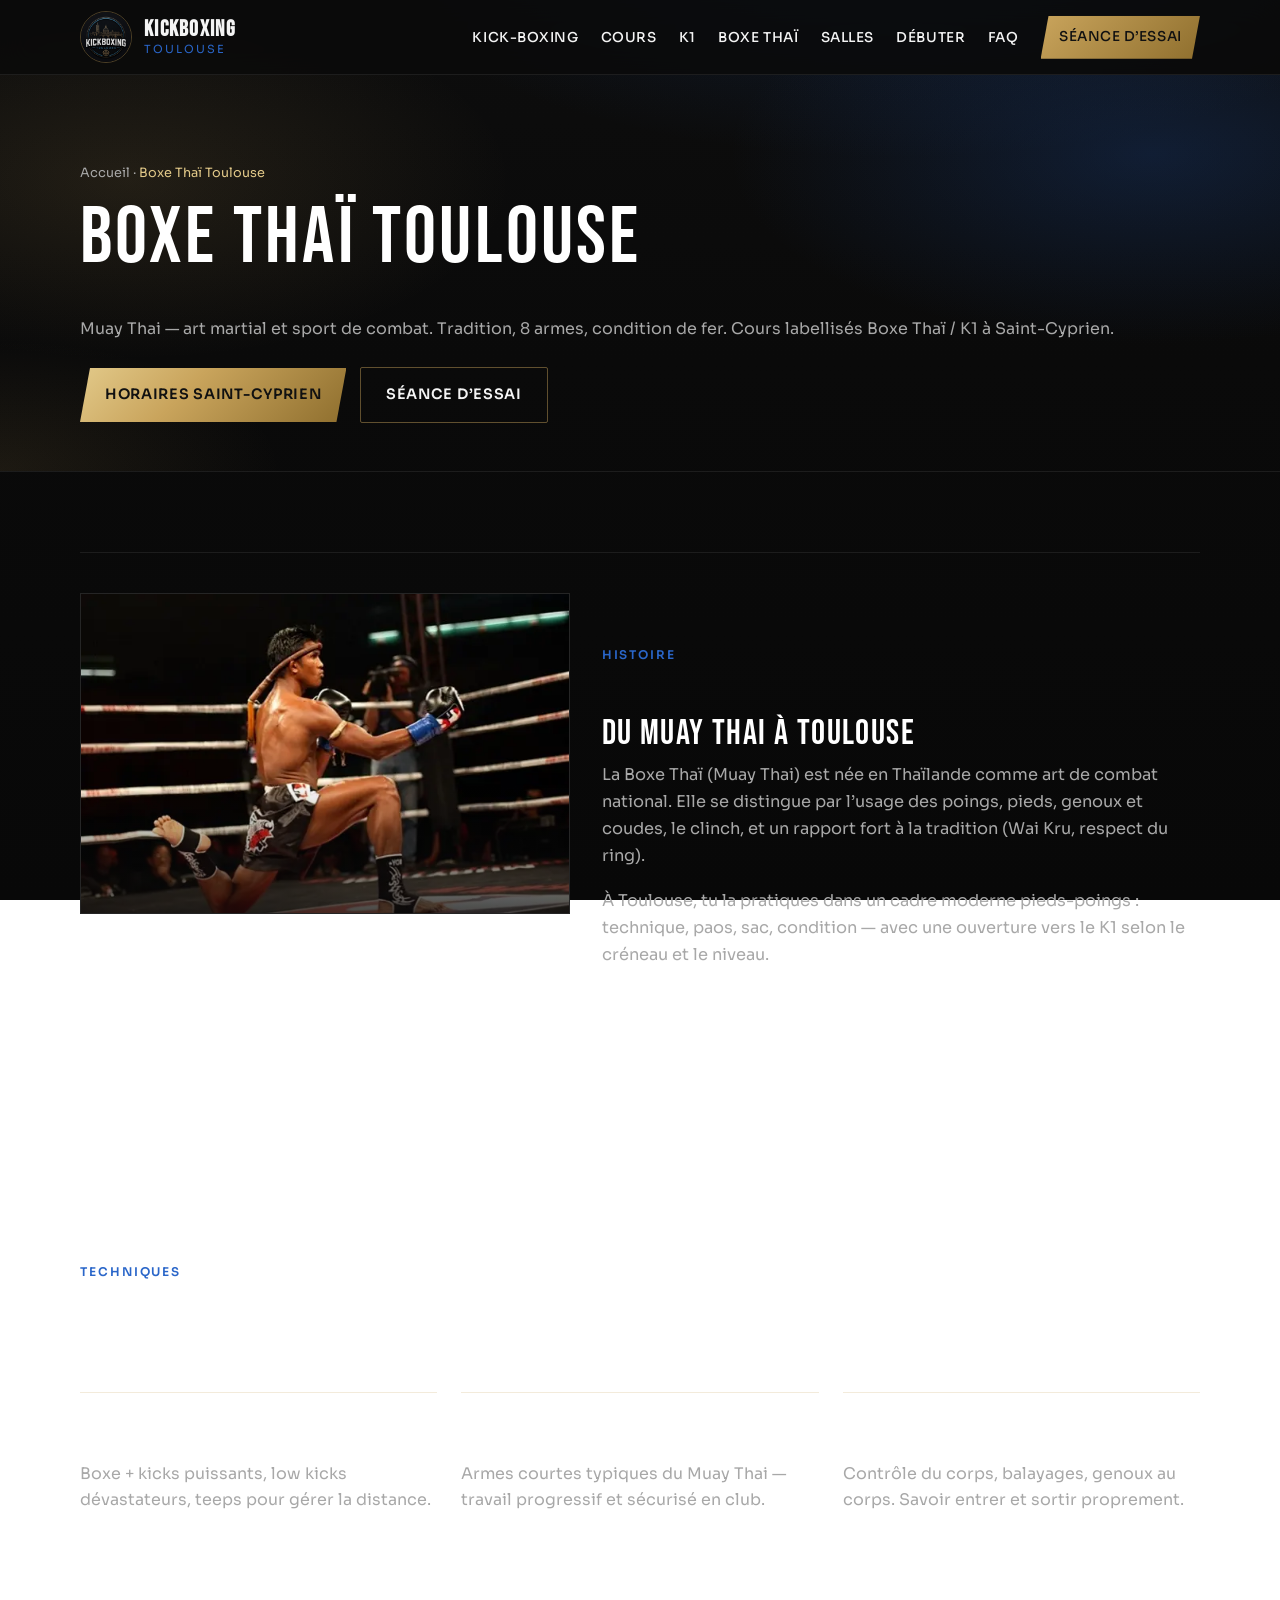
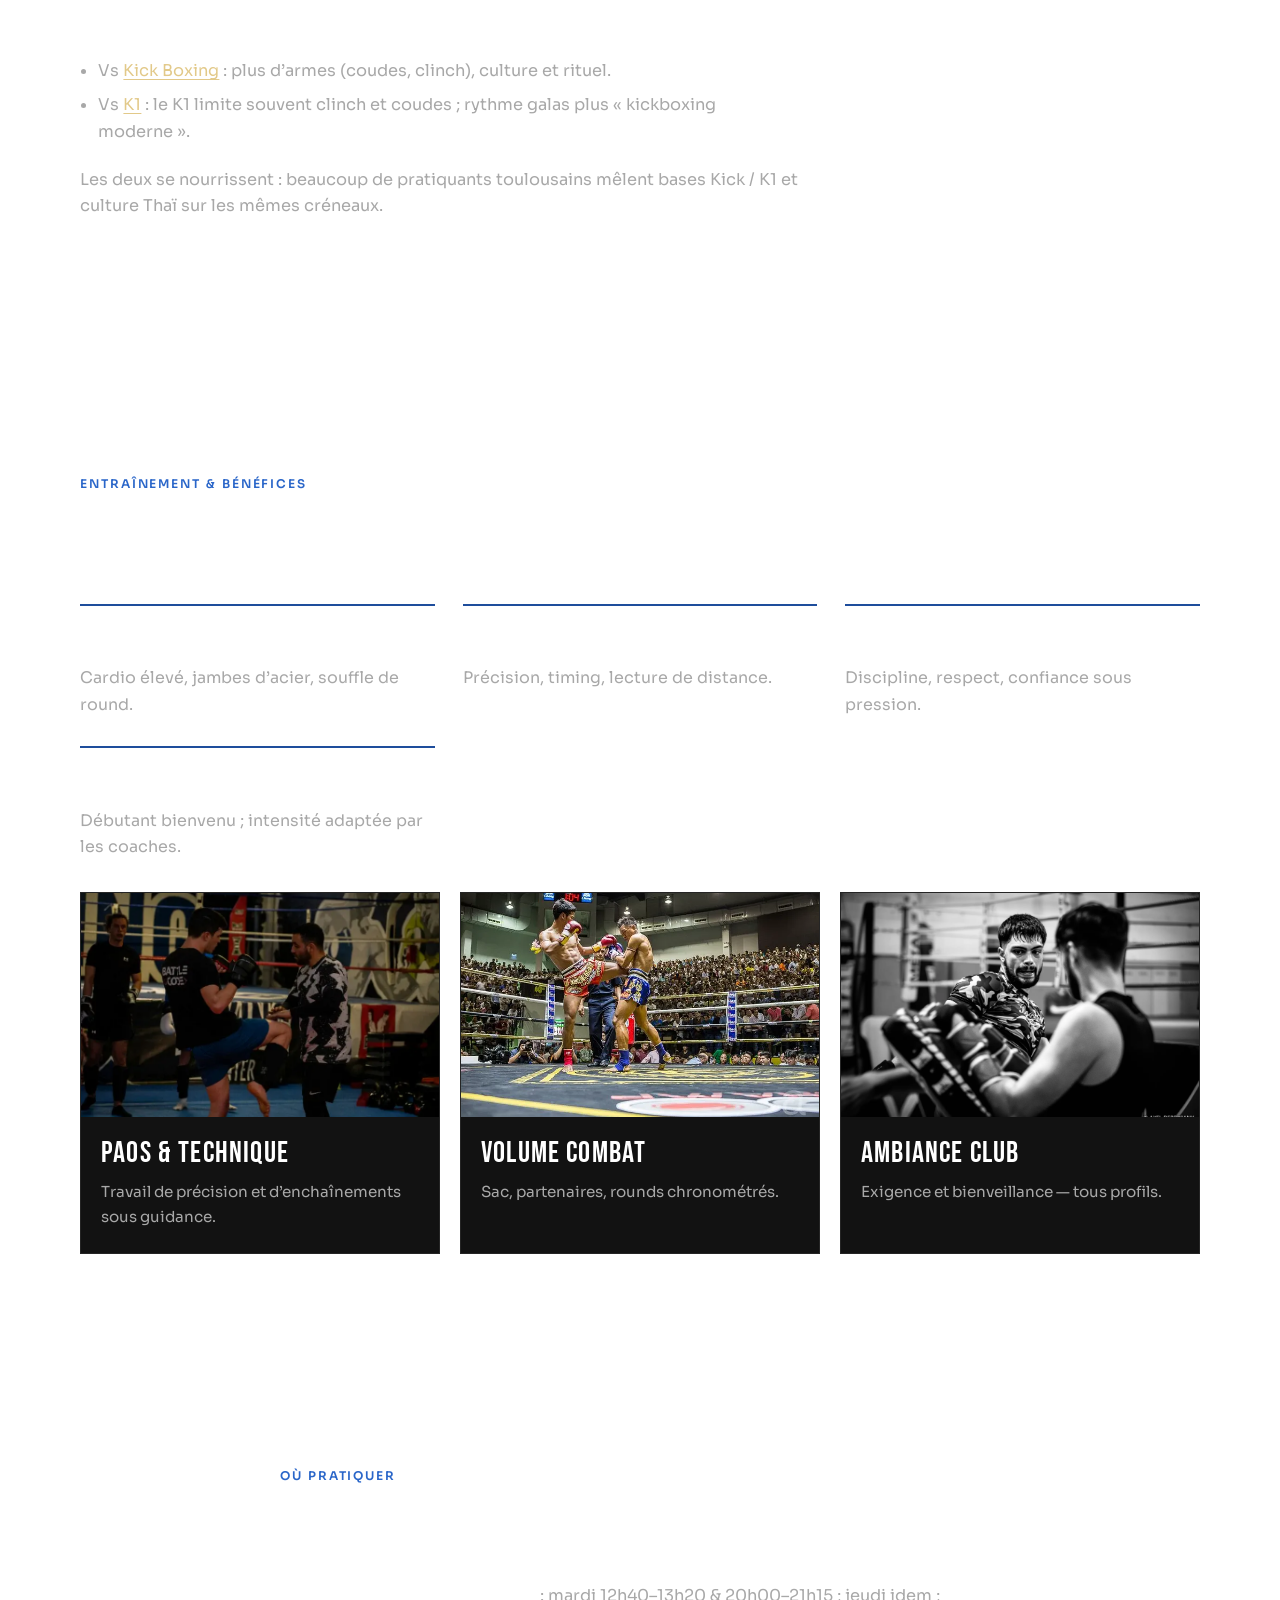
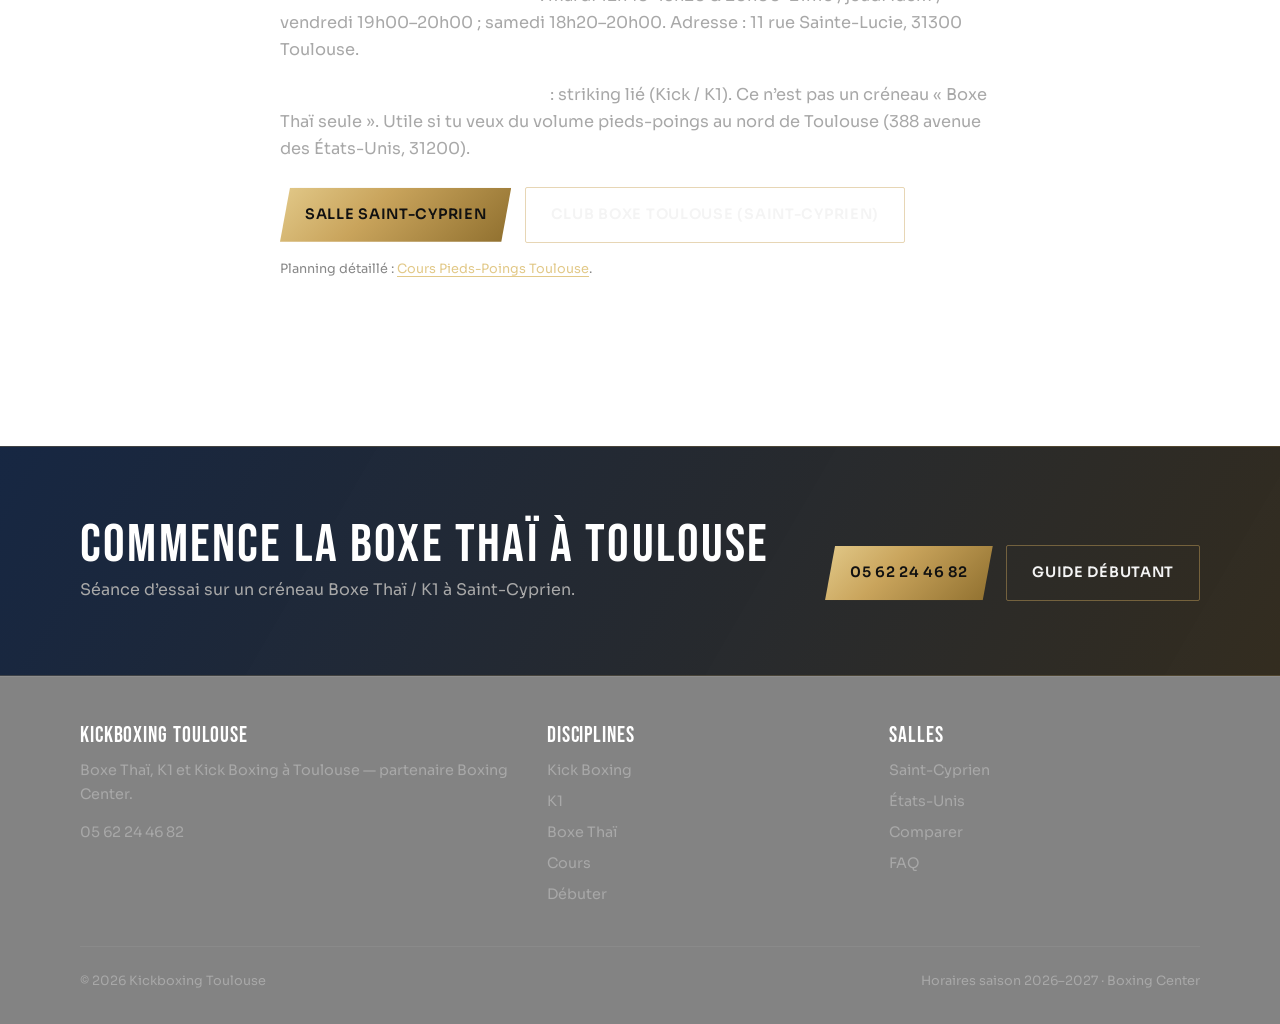
==== boxe-thai-toulouse.html @ 9fe64d54 "first commit Co-authored-by: Cursor <cursoragent@cursor.com>" ====
<!DOCTYPE html>
<html lang="fr">
<head>
  <meta charset="UTF-8">
  <meta name="viewport" content="width=device-width, initial-scale=1">
  <title>Boxe Thaï Toulouse | Muay Thai &amp; Cours K1</title>
  <meta name="description" content="Boxe Thaï Toulouse : histoire, techniques, bénéfices. Cours Boxe Thaï/K1 à Saint-Cyprien ; striking lié à États-Unis. Séance d’essai.">
  <meta name="robots" content="index, follow, max-image-preview:large">
  <link rel="canonical" href="https://kickboxing-toulouse.fr/boxe-thai-toulouse.html">
  <meta property="og:locale" content="fr_FR">
  <meta property="og:type" content="article">
  <meta property="og:site_name" content="Kickboxing Toulouse">
  <meta property="og:title" content="Boxe Thaï Toulouse | Muay Thai &amp; Cours K1">
  <meta property="og:description" content="Muay Thai à Toulouse : tradition, 8 armes, entraînement et créneaux réels Boxing Center.">
  <meta property="og:url" content="https://kickboxing-toulouse.fr/boxe-thai-toulouse.html">
  <meta property="og:image" content="https://kickboxing-toulouse.fr/assets/photos/entrainement/danse-wai-kru.webp">
  <meta name="twitter:card" content="summary_large_image">
  <link rel="icon" href="assets/logo.jpeg" type="image/jpeg">
  <link rel="preconnect" href="https://fonts.googleapis.com">
  <link rel="preconnect" href="https://fonts.gstatic.com" crossorigin>
  <link href="https://fonts.googleapis.com/css2?family=Bebas+Neue&family=Sora:wght@400;500;600;700&display=swap" rel="stylesheet">
  <link rel="stylesheet" href="css/styles.css">
  <script type="application/ld+json">
  {
    "@context": "https://schema.org",
    "@graph": [
      {
        "@type": "Article",
        "headline": "Boxe Thaï Toulouse — Muay Thai guide",
        "description": "Histoire, techniques et cours de Boxe Thaï / Muay Thai à Toulouse.",
        "image": "https://kickboxing-toulouse.fr/assets/photos/entrainement/danse-wai-kru.webp",
        "mainEntityOfPage": "https://kickboxing-toulouse.fr/boxe-thai-toulouse.html",
        "inLanguage": "fr-FR",
        "publisher": {
          "@type": "Organization",
          "name": "Kickboxing Toulouse",
          "logo": { "@type": "ImageObject", "url": "https://kickboxing-toulouse.fr/assets/logo.jpeg" }
        }
      },
      {
        "@type": "BreadcrumbList",
        "itemListElement": [
          { "@type": "ListItem", "position": 1, "name": "Accueil", "item": "https://kickboxing-toulouse.fr/" },
          { "@type": "ListItem", "position": 2, "name": "Boxe Thaï Toulouse", "item": "https://kickboxing-toulouse.fr/boxe-thai-toulouse.html" }
        ]
      }
    ]
  }
  </script>
</head>
<body>
  <a class="skip-link" href="#contenu">Aller au contenu</a>
  <header class="site-header">
    <div class="container nav">
      <a class="brand" href="index.html">
        <img src="assets/logo.jpeg" width="52" height="52" alt="Logo Kickboxing Toulouse">
        <span class="brand-text"><strong>KICKBOXING</strong><span>Toulouse</span></span>
      </a>
      <button class="nav-toggle" type="button" aria-label="Ouvrir le menu" aria-expanded="false" aria-controls="menu">
        <span></span><span></span><span></span>
      </button>
      <ul class="nav-links" id="menu">
        <li><a href="kick-boxing-toulouse.html">Kick-Boxing</a></li>
        <li><a href="cours-pieds-poings.html">Cours</a></li>
        <li><a href="k1-toulouse.html">K1</a></li>
        <li><a href="boxe-thai-toulouse.html" aria-current="page">Boxe Thaï</a></li>
        <li><a href="nos-salles.html">Salles</a></li>
        <li><a href="debuter-kick-boxing.html">Débuter</a></li>
        <li><a href="faq.html">FAQ</a></li>
        <li><a href="tel:+33562244682" class="nav-cta">Séance d’essai</a></li>
      </ul>
    </div>
  </header>

  <main id="contenu">
    <div class="page-hero">
      <div class="container">
        <nav class="breadcrumbs" aria-label="Fil d'Ariane">
          <a href="index.html">Accueil</a> · <span aria-current="page">Boxe Thaï Toulouse</span>
        </nav>
        <h1>Boxe Thaï Toulouse</h1>
        <p>Muay Thai — art martial et sport de combat. Tradition, 8 armes, condition de fer. Cours labellisés Boxe Thaï / K1 à Saint-Cyprien.</p>
        <div class="cta-row" style="margin-top:1.5rem;">
          <a class="btn btn-primary" href="cours-pieds-poings.html#saint-cyprien">Horaires Saint-Cyprien</a>
          <a class="btn btn-ghost" href="nos-salles.html">Séance d’essai</a>
        </div>
      </div>
    </div>

    <section>
      <div class="container">
        <div class="salle-split reveal">
          <div class="salle-media">
            <img src="assets/photos/entrainement/danse-wai-kru.webp" width="800" height="500" loading="lazy" alt="Wai Kru — tradition Boxe Thaï Toulouse">
          </div>
          <div class="content-block">
            <span class="eyebrow">Histoire</span>
            <h2>Du Muay Thai à Toulouse</h2>
            <p>La Boxe Thaï (Muay Thai) est née en Thaïlande comme art de combat national. Elle se distingue par l’usage des poings, pieds, genoux et coudes, le clinch, et un rapport fort à la tradition (Wai Kru, respect du ring).</p>
            <p>À Toulouse, tu la pratiques dans un cadre moderne pieds-poings&nbsp;: technique, paos, sac, condition — avec une ouverture vers le K1 selon le créneau et le niveau.</p>
          </div>
        </div>
      </div>
    </section>

    <section>
      <div class="container">
        <div class="section-head reveal">
          <span class="eyebrow">Techniques</span>
          <h2>Les 8 armes &amp; le clinch</h2>
        </div>
        <div class="discipline-grid">
          <article class="discipline reveal"><h3>Poings &amp; pieds</h3><p>Boxe + kicks puissants, low kicks dévastateurs, teeps pour gérer la distance.</p></article>
          <article class="discipline reveal"><h3>Genoux &amp; coudes</h3><p>Armes courtes typiques du Muay Thai — travail progressif et sécurisé en club.</p></article>
          <article class="discipline reveal"><h3>Clinch</h3><p>Contrôle du corps, balayages, genoux au corps. Savoir entrer et sortir proprement.</p></article>
        </div>
        <div class="content-block reveal" style="margin-top:2rem;">
          <h3>Boxe Thaï vs Kick Boxing vs K1</h3>
          <ul>
            <li>Vs <a href="kick-boxing-toulouse.html">Kick Boxing</a>&nbsp;: plus d’armes (coudes, clinch), culture et rituel.</li>
            <li>Vs <a href="k1-toulouse.html">K1</a>&nbsp;: le K1 limite souvent clinch et coudes&nbsp;; rythme galas plus «&nbsp;kickboxing moderne&nbsp;».</li>
          </ul>
          <p>Les deux se nourrissent&nbsp;: beaucoup de pratiquants toulousains mêlent bases Kick / K1 et culture Thaï sur les mêmes créneaux.</p>
        </div>
      </div>
    </section>

    <section>
      <div class="container">
        <div class="section-head reveal">
          <span class="eyebrow">Entraînement &amp; bénéfices</span>
          <h2>Pourquoi la Boxe Thaï</h2>
        </div>
        <div class="benefit-grid">
          <article class="benefit-item reveal"><h3>Condition</h3><p>Cardio élevé, jambes d’acier, souffle de round.</p></article>
          <article class="benefit-item reveal"><h3>Technique</h3><p>Précision, timing, lecture de distance.</p></article>
          <article class="benefit-item reveal"><h3>Mental</h3><p>Discipline, respect, confiance sous pression.</p></article>
          <article class="benefit-item reveal"><h3>Niveaux</h3><p>Débutant bienvenu&nbsp;; intensité adaptée par les coaches.</p></article>
        </div>
        <div class="course-cards" style="margin-top:2rem;">
          <article class="course-card reveal">
            <img src="assets/photos/entrainement/boxe-thai-1.webp" width="600" height="400" loading="lazy" alt="Entraînement Boxe Thaï Toulouse paos">
            <div class="course-card-body"><h3>Paos &amp; technique</h3><p>Travail de précision et d’enchaînements sous guidance.</p></div>
          </article>
          <article class="course-card reveal">
            <img src="assets/photos/entrainement/boxe-thai-2.webp" width="600" height="400" loading="lazy" alt="Cours Muay Thai Toulouse">
            <div class="course-card-body"><h3>Volume combat</h3><p>Sac, partenaires, rounds chronométrés.</p></div>
          </article>
          <article class="course-card reveal">
            <img src="assets/photos/entrainement/boxe-thai-header.webp" width="600" height="400" loading="lazy" alt="Ambiance cours Boxe Thaï Toulouse">
            <div class="course-card-body"><h3>Ambiance club</h3><p>Exigence et bienveillance — tous profils.</p></div>
          </article>
        </div>
      </div>
    </section>

    <section>
      <div class="container content-block reveal">
        <span class="eyebrow">Où pratiquer</span>
        <h2>Cours réels — pas d’horaires inventés</h2>
        <p><strong>Saint-Cyprien — Boxe Thaï / K1</strong>&nbsp;: mardi 12h40–13h20 &amp; 20h00–21h15&nbsp;; jeudi idem&nbsp;; vendredi 19h00–20h00&nbsp;; samedi 18h20–20h00. Adresse&nbsp;: 11 rue Sainte-Lucie, 31300 Toulouse.</p>
        <p><strong>États-Unis — Boxe Pieds Poings</strong>&nbsp;: striking lié (Kick / K1). Ce n’est pas un créneau «&nbsp;Boxe Thaï seule&nbsp;». Utile si tu veux du volume pieds-poings au nord de Toulouse (388 avenue des États-Unis, 31200).</p>
        <div class="cta-row">
          <a class="btn btn-primary" href="salles/saint-cyprien.html">Salle Saint-Cyprien</a>
          <a class="btn btn-ghost" href="https://club-boxe-toulouse.com/" rel="noopener" target="_blank">Club Boxe Toulouse (Saint-Cyprien)</a>
        </div>
        <p class="note" style="margin-top:1rem;">Planning détaillé&nbsp;: <a href="cours-pieds-poings.html">Cours Pieds-Poings Toulouse</a>.</p>
      </div>
    </section>

    <section class="cta-band">
      <div class="container reveal">
        <div>
          <h2>Commence la Boxe Thaï à Toulouse</h2>
          <p>Séance d’essai sur un créneau Boxe Thaï / K1 à Saint-Cyprien.</p>
        </div>
        <div class="cta-row">
          <a class="btn btn-primary" href="tel:+33562244682">05 62 24 46 82</a>
          <a class="btn btn-ghost" href="debuter-kick-boxing.html">Guide débutant</a>
        </div>
      </div>
    </section>
  </main>

  <footer class="site-footer">
    <div class="container">
      <div class="footer-grid">
        <div>
          <h3>Kickboxing Toulouse</h3>
          <p>Boxe Thaï, K1 et Kick Boxing à Toulouse — partenaire Boxing Center.</p>
          <p><a href="tel:+33562244682">05 62 24 46 82</a></p>
        </div>
        <div>
          <h3>Disciplines</h3>
          <ul>
            <li><a href="kick-boxing-toulouse.html">Kick Boxing</a></li>
            <li><a href="k1-toulouse.html">K1</a></li>
            <li><a href="boxe-thai-toulouse.html">Boxe Thaï</a></li>
            <li><a href="cours-pieds-poings.html">Cours</a></li>
            <li><a href="debuter-kick-boxing.html">Débuter</a></li>
          </ul>
        </div>
        <div>
          <h3>Salles</h3>
          <ul>
            <li><a href="salles/saint-cyprien.html">Saint-Cyprien</a></li>
            <li><a href="salles/etats-unis.html">États-Unis</a></li>
            <li><a href="nos-salles.html">Comparer</a></li>
            <li><a href="faq.html">FAQ</a></li>
          </ul>
        </div>
      </div>
      <div class="footer-bottom">
        <span>© <span data-year>2026</span> Kickboxing Toulouse</span>
        <span>Horaires saison 2026–2027 · Boxing Center</span>
      </div>
    </div>
  </footer>
  <script src="js/main.js"></script>
</body>
</html>
---- css/styles.css ----
/* ==========================================================================
   Kick Boxing Toulouse — Premium sports design system
   Brand: noir · or · bleu Toulouse | Fonts: Bebas Neue + Sora
   ========================================================================== */

:root {
  --bg: #0a0a0a;
  --bg-mid: #0d0d0d;
  --bg-elevated: #121212;
  --bg-soft: #161616;
  --ink: #f4f4f4;
  --muted: #a8a8a8;
  --gold: #c9a45c;
  --gold-soft: #e2c989;
  --gold-deep: #8f6f2e;
  --blue: #1e4d9c;
  --blue-bright: #2a66c9;
  --blue-deep: #132f63;
  --line: rgba(201, 164, 92, 0.22);
  --line-soft: rgba(255, 255, 255, 0.08);
  --radius: 2px;
  --max: 1120px;
  --header-h: 72px;
  --font-display: "Bebas Neue", "Impact", sans-serif;
  --font-body: "Sora", system-ui, sans-serif;
  --ease: cubic-bezier(0.22, 1, 0.36, 1);
  --shadow-cta: 0 12px 32px rgba(143, 111, 46, 0.35);
}

*,
*::before,
*::after {
  box-sizing: border-box;
}

html {
  scroll-behavior: smooth;
}

body {
  margin: 0;
  font-family: var(--font-body);
  font-size: 1rem;
  line-height: 1.65;
  color: var(--ink);
  background:
    radial-gradient(ellipse 80% 50% at 70% -10%, rgba(30, 77, 156, 0.28), transparent 55%),
    radial-gradient(ellipse 60% 40% at 10% 20%, rgba(201, 164, 92, 0.12), transparent 50%),
    linear-gradient(180deg, var(--bg-mid) 0%, var(--bg) 40%, #080808 100%);
  background-attachment: fixed;
  min-height: 100vh;
  -webkit-font-smoothing: antialiased;
}

img {
  max-width: 100%;
  height: auto;
  display: block;
}

a {
  color: var(--gold-soft);
  text-decoration-thickness: 1px;
  text-underline-offset: 0.2em;
}

a:hover {
  color: #fff;
}

h1,
h2,
h3,
.display {
  font-family: var(--font-display);
  font-weight: 400;
  letter-spacing: 0.04em;
  line-height: 0.95;
  margin: 0 0 0.5em;
}

p {
  margin: 0 0 1em;
  color: var(--muted);
}

ul,
ol {
  color: var(--muted);
}

/* --------------------------------------------------------------------------
   Utilities
   -------------------------------------------------------------------------- */

.container {
  width: min(100% - 2rem, var(--max));
  margin-inline: auto;
}

.text-gold {
  color: var(--gold) !important;
}

.text-blue {
  color: var(--blue-bright) !important;
}

.sr-only {
  position: absolute;
  width: 1px;
  height: 1px;
  padding: 0;
  margin: -1px;
  overflow: hidden;
  clip: rect(0, 0, 0, 0);
  white-space: nowrap;
  border: 0;
}

.skip-link {
  position: absolute;
  left: 1rem;
  top: -4rem;
  background: var(--gold);
  color: #111;
  padding: 0.6rem 1rem;
  z-index: 100;
  font-weight: 600;
  text-decoration: none;
  clip-path: polygon(8px 0, 100% 0, calc(100% - 8px) 100%, 0 100%);
}

.skip-link:focus {
  top: 1rem;
  color: #111;
}

/* --------------------------------------------------------------------------
   Header / Nav
   -------------------------------------------------------------------------- */

.site-header {
  position: sticky;
  top: 0;
  z-index: 50;
  backdrop-filter: blur(14px);
  -webkit-backdrop-filter: blur(14px);
  background: rgba(10, 10, 10, 0.82);
  border-bottom: 1px solid var(--line-soft);
}

.nav {
  display: flex;
  align-items: center;
  justify-content: space-between;
  gap: 1rem;
  padding: 0.7rem 0;
  min-height: var(--header-h);
}

.brand {
  display: flex;
  align-items: center;
  gap: 0.75rem;
  text-decoration: none;
  color: var(--ink);
}

.brand img {
  width: 52px;
  height: 52px;
  object-fit: cover;
  border-radius: 50%;
  border: 1px solid rgba(201, 164, 92, 0.35);
}

.brand-text {
  display: flex;
  flex-direction: column;
  line-height: 1;
}

.brand-text strong {
  font-family: var(--font-display);
  font-size: 1.35rem;
  letter-spacing: 0.06em;
}

.brand-text span {
  font-size: 0.7rem;
  color: var(--blue-bright);
  letter-spacing: 0.18em;
  text-transform: uppercase;
  margin-top: 0.25rem;
}

.nav-links {
  display: flex;
  align-items: center;
  gap: 1.4rem;
  list-style: none;
  margin: 0;
  padding: 0;
}

.nav-links a {
  color: var(--ink);
  text-decoration: none;
  font-size: 0.85rem;
  font-weight: 500;
  letter-spacing: 0.04em;
  text-transform: uppercase;
}

.nav-links a:hover {
  color: var(--gold);
}

.nav-cta {
  display: inline-flex;
  align-items: center;
  padding: 0.65rem 1.15rem;
  background: linear-gradient(135deg, var(--gold) 0%, var(--gold-deep) 100%);
  color: #111 !important;
  font-weight: 600;
  font-size: 0.8rem;
  letter-spacing: 0.06em;
  text-transform: uppercase;
  text-decoration: none !important;
  border: none;
  clip-path: polygon(8px 0, 100% 0, calc(100% - 8px) 100%, 0 100%);
  box-shadow: var(--shadow-cta);
  transition: transform 0.25s var(--ease), filter 0.25s ease;
}

.nav-cta:hover {
  color: #111 !important;
  filter: brightness(1.08);
  transform: translateY(-1px);
}

.nav-toggle {
  display: none;
  background: transparent;
  border: 1px solid var(--line);
  color: var(--ink);
  width: 44px;
  height: 44px;
  cursor: pointer;
  padding: 0;
}

.nav-toggle span {
  display: block;
  width: 18px;
  height: 2px;
  margin: 4px auto;
  background: currentColor;
  transition: transform 0.25s var(--ease), opacity 0.2s ease;
}

.nav-toggle[aria-expanded="true"] span:nth-child(1) {
  transform: translateY(6px) rotate(45deg);
}

.nav-toggle[aria-expanded="true"] span:nth-child(2) {
  opacity: 0;
}

.nav-toggle[aria-expanded="true"] span:nth-child(3) {
  transform: translateY(-6px) rotate(-45deg);
}

/* --------------------------------------------------------------------------
   Buttons
   -------------------------------------------------------------------------- */

.btn {
  display: inline-flex;
  align-items: center;
  justify-content: center;
  gap: 0.5rem;
  padding: 0.95rem 1.55rem;
  font-family: var(--font-body);
  font-weight: 600;
  font-size: 0.9rem;
  letter-spacing: 0.05em;
  text-transform: uppercase;
  text-decoration: none;
  border: none;
  cursor: pointer;
  transition: transform 0.25s var(--ease), background 0.25s ease, color 0.25s ease, box-shadow 0.25s ease;
  clip-path: polygon(10px 0, 100% 0, calc(100% - 10px) 100%, 0 100%);
}

.btn:hover {
  transform: translateY(-2px);
}

.btn:focus-visible {
  outline: 2px solid var(--gold-soft);
  outline-offset: 3px;
}

.btn-primary {
  background: linear-gradient(135deg, var(--gold-soft), var(--gold) 40%, var(--gold-deep));
  color: #111;
  box-shadow: var(--shadow-cta);
}

.btn-primary:hover {
  color: #111;
  filter: brightness(1.06);
}

.btn-ghost {
  background: transparent;
  color: var(--ink);
  border: 1px solid rgba(201, 164, 92, 0.45);
  clip-path: none;
  border-radius: var(--radius);
  box-shadow: none;
}

.btn-ghost:hover {
  border-color: var(--gold);
  color: var(--gold);
  background: rgba(201, 164, 92, 0.06);
}

.btn-block {
  width: 100%;
}

.cta-row {
  display: flex;
  flex-wrap: wrap;
  gap: 0.85rem;
  align-items: center;
  margin-top: 1.5rem;
}

/* --------------------------------------------------------------------------
   Hero
   -------------------------------------------------------------------------- */

.hero {
  position: relative;
  min-height: 100svh;
  display: grid;
  align-items: end;
  overflow: hidden;
  isolation: isolate;
}

.hero--page {
  min-height: min(72svh, 640px);
  align-items: center;
}

.hero-media {
  position: absolute;
  inset: 0;
  z-index: -2;
  background:
    linear-gradient(180deg, rgba(8, 8, 8, 0.25) 0%, rgba(8, 8, 8, 0.72) 55%, #080808 100%),
    radial-gradient(ellipse 70% 55% at 78% 35%, rgba(30, 77, 156, 0.45), transparent 58%),
    radial-gradient(ellipse 50% 40% at 15% 70%, rgba(201, 164, 92, 0.18), transparent 55%),
    linear-gradient(135deg, #101010 0%, #0a0a0a 40%, #152445 100%);
}

.hero-media::before {
  content: "";
  position: absolute;
  right: -8%;
  top: 8%;
  width: min(58vw, 560px);
  aspect-ratio: 1;
  border-radius: 50%;
  background: url("../assets/logo.jpeg") center / cover no-repeat;
  opacity: 0.22;
  filter: saturate(1.05) contrast(1.05);
  mask-image: radial-gradient(circle, #000 42%, transparent 72%);
  -webkit-mask-image: radial-gradient(circle, #000 42%, transparent 72%);
  pointer-events: none;
}

.hero-media--photo::before {
  display: none;
}

.hero-media--photo {
  background-color: #080808;
  background-size: cover;
  background-position: center;
}

.hero-media::after {
  content: "";
  position: absolute;
  inset: 0;
  background:
    repeating-linear-gradient(
      0deg,
      transparent,
      transparent 3px,
      rgba(0, 0, 0, 0.08) 3px,
      rgba(0, 0, 0, 0.08) 4px
    );
  opacity: 0.35;
  pointer-events: none;
}

.hero-content {
  padding: 7rem 0 4.5rem;
  max-width: 36rem;
}

.hero--page .hero-content {
  padding: 5.5rem 0 3.5rem;
  max-width: 42rem;
}

.hero-logo {
  width: min(220px, 52vw);
  margin-bottom: 1.5rem;
  filter: drop-shadow(0 18px 40px rgba(0, 0, 0, 0.65));
  animation: fadeUp 0.9s var(--ease) both;
}

.hero-kicker,
.hero-lead {
  font-size: 1.05rem;
  max-width: 34ch;
  color: #cfcfcf;
  animation: fadeUp 0.9s 0.2s var(--ease) both;
}

.hero-kicker {
  margin-bottom: 0.75rem;
  color: var(--blue-bright);
  font-size: 0.8rem;
  font-weight: 600;
  letter-spacing: 0.16em;
  text-transform: uppercase;
  max-width: none;
}

.hero h1 {
  font-size: clamp(3.2rem, 10vw, 6.2rem);
  color: #fff;
  animation: fadeUp 0.9s 0.1s var(--ease) both;
}

.hero h1 em {
  font-style: normal;
  color: var(--gold);
}

.hero-actions {
  display: flex;
  flex-wrap: wrap;
  gap: 0.85rem;
  margin-top: 1.75rem;
  animation: fadeUp 0.9s 0.3s var(--ease) both;
}

.hero-meta {
  display: flex;
  flex-wrap: wrap;
  gap: 1.25rem;
  margin-top: 2.5rem;
  padding-top: 1.5rem;
  border-top: 1px solid rgba(255, 255, 255, 0.1);
  animation: fadeUp 0.9s 0.4s var(--ease) both;
}

.hero-meta div strong {
  display: block;
  font-family: var(--font-display);
  font-size: 1.6rem;
  letter-spacing: 0.04em;
  color: var(--gold);
}

.hero-meta div span {
  font-size: 0.75rem;
  letter-spacing: 0.08em;
  text-transform: uppercase;
  color: var(--muted);
}

/* Inner page hero (compact) */
.page-hero {
  position: relative;
  padding: 5.5rem 0 3rem;
  border-bottom: 1px solid var(--line-soft);
  overflow: hidden;
}

.page-hero::before {
  content: "";
  position: absolute;
  inset: 0;
  z-index: -1;
  background:
    radial-gradient(ellipse 55% 80% at 90% 20%, rgba(30, 77, 156, 0.28), transparent 60%),
    radial-gradient(ellipse 40% 60% at 0% 100%, rgba(201, 164, 92, 0.1), transparent 55%);
}

.page-hero h1 {
  font-size: clamp(2.8rem, 8vw, 5rem);
  color: #fff;
}

.breadcrumbs {
  margin-bottom: 1rem;
  font-size: 0.8rem;
  color: var(--muted);
}

.breadcrumbs a {
  color: var(--muted);
  text-decoration: none;
}

.breadcrumbs a:hover {
  color: var(--gold);
}

.breadcrumbs span[aria-current="page"],
.breadcrumbs [aria-current="page"] {
  color: var(--gold-soft);
}

/* --------------------------------------------------------------------------
   Sections
   -------------------------------------------------------------------------- */

section {
  padding: 5rem 0;
}

.section-head {
  margin-bottom: 2.5rem;
  max-width: 40rem;
}

.eyebrow {
  display: inline-block;
  margin-bottom: 0.75rem;
  color: var(--blue-bright);
  font-size: 0.75rem;
  font-weight: 600;
  letter-spacing: 0.16em;
  text-transform: uppercase;
}

.section-head h2 {
  font-size: clamp(2.4rem, 6vw, 3.8rem);
  color: #fff;
}

.section-head p {
  font-size: 1.05rem;
}

.reveal {
  opacity: 0;
  transform: translateY(28px);
  transition: opacity 0.7s var(--ease), transform 0.7s var(--ease);
}

.reveal.is-visible {
  opacity: 1;
  transform: none;
}

/* --------------------------------------------------------------------------
   Benefits / Why / Disciplines (non-card editorial lists)
   -------------------------------------------------------------------------- */

.benefit-grid,
.why-grid,
.discipline-grid {
  display: grid;
  gap: 1.5rem;
}

@media (min-width: 760px) {
  .benefit-grid,
  .why-grid {
    grid-template-columns: repeat(3, 1fr);
    gap: 1.75rem;
  }
}

@media (min-width: 800px) {
  .discipline-grid {
    grid-template-columns: repeat(3, 1fr);
  }
}

.benefit-item,
.why-item {
  padding-top: 1.25rem;
  border-top: 2px solid var(--blue);
}

.benefit-item h3,
.why-item h3 {
  font-size: 1.7rem;
  color: #fff;
}

.benefit-item p,
.why-item p {
  margin-bottom: 0;
}

.disciplines {
  background: linear-gradient(180deg, transparent, rgba(30, 77, 156, 0.08), transparent);
}

.discipline {
  padding: 1.75rem 0 0;
  border-top: 1px solid var(--line);
}

.discipline h3 {
  font-size: 2rem;
  color: #fff;
  margin-bottom: 0.6rem;
}

.discipline p {
  margin-bottom: 0;
}

/* --------------------------------------------------------------------------
   Course cards (interactive — cards allowed)
   -------------------------------------------------------------------------- */

.course-cards {
  display: grid;
  gap: 1.25rem;
}

@media (min-width: 720px) {
  .course-cards {
    grid-template-columns: repeat(2, 1fr);
  }
}

@media (min-width: 1000px) {
  .course-cards {
    grid-template-columns: repeat(3, 1fr);
  }
}

.course-card {
  display: flex;
  flex-direction: column;
  background: var(--bg-elevated);
  border: 1px solid var(--line-soft);
  overflow: hidden;
  transition: border-color 0.25s ease, transform 0.3s var(--ease);
}

.course-card:hover,
.course-card:focus-within {
  border-color: rgba(201, 164, 92, 0.45);
  transform: translateY(-3px);
}

.course-card img {
  width: 100%;
  aspect-ratio: 16 / 10;
  object-fit: cover;
  background: var(--bg-soft);
}

.course-card-body {
  display: flex;
  flex-direction: column;
  gap: 0.75rem;
  padding: 1.35rem 1.25rem 1.5rem;
  flex: 1;
}

.course-card-body h3 {
  font-size: 1.85rem;
  color: #fff;
  margin: 0;
}

.course-card-body p {
  margin: 0;
  flex: 1;
  font-size: 0.95rem;
}

.course-card-body .btn {
  margin-top: 0.5rem;
  align-self: flex-start;
}

/* --------------------------------------------------------------------------
   Salle split / legacy salle layouts
   -------------------------------------------------------------------------- */

.salle-split,
.salle {
  display: grid;
  gap: 2rem;
  padding: 2.5rem 0;
  border-top: 1px solid var(--line-soft);
  align-items: start;
}

@media (min-width: 900px) {
  .salle-split,
  .salle {
    grid-template-columns: 0.9fr 1.1fr;
  }

  .salle-split--reverse .salle-media {
    order: 2;
  }

  .salle-split--reverse .salle-copy {
    order: 1;
  }
}

.salle-media {
  position: relative;
  overflow: hidden;
  min-height: 220px;
  background: var(--bg-elevated);
  border: 1px solid var(--line-soft);
}

.salle-media img {
  width: 100%;
  height: 100%;
  min-height: 220px;
  object-fit: cover;
}

.salle-media::after {
  content: "";
  position: absolute;
  inset: auto 0 0 0;
  height: 40%;
  background: linear-gradient(transparent, rgba(10, 10, 10, 0.75));
  pointer-events: none;
}

.salle-copy h3,
.salle-info h3 {
  font-size: 2.4rem;
  color: #fff;
}

.salle-tag {
  display: inline-block;
  margin-bottom: 0.75rem;
  color: var(--gold);
  font-size: 0.75rem;
  letter-spacing: 0.14em;
  text-transform: uppercase;
}

.salle-address {
  margin: 1rem 0;
  color: var(--muted);
  font-size: 0.95rem;
}

.salle-address strong {
  display: block;
  color: #fff;
  font-weight: 600;
  margin-bottom: 0.2rem;
}

.salles {
  background: linear-gradient(180deg, rgba(18, 18, 18, 0.5), transparent);
}

/* --------------------------------------------------------------------------
   Schedules
   -------------------------------------------------------------------------- */

.schedule {
  width: 100%;
  border-collapse: collapse;
  font-size: 0.9rem;
}

.schedule caption {
  text-align: left;
  font-family: var(--font-display);
  font-size: 1.5rem;
  letter-spacing: 0.05em;
  color: var(--gold);
  margin-bottom: 1rem;
  caption-side: top;
}

.schedule th,
.schedule td {
  padding: 0.75rem 0.6rem;
  text-align: left;
  border-bottom: 1px solid var(--line-soft);
  vertical-align: top;
}

.schedule th {
  color: var(--muted);
  font-weight: 500;
  font-size: 0.75rem;
  letter-spacing: 0.08em;
  text-transform: uppercase;
  width: 28%;
}

.schedule td strong {
  color: #fff;
  font-weight: 600;
}

.schedule .slot,
.slot {
  display: block;
  color: var(--gold-soft);
  font-variant-numeric: tabular-nums;
  margin-bottom: 0.15rem;
}

.schedule .youth,
.youth {
  color: var(--blue-bright);
}

.note {
  margin-top: 1rem;
  font-size: 0.8rem;
  color: #888;
}

/* --------------------------------------------------------------------------
   Comparison table
   -------------------------------------------------------------------------- */

.compare-table {
  width: 100%;
  border-collapse: collapse;
  font-size: 0.92rem;
  overflow-x: auto;
  display: block;
}

.compare-table table,
table.compare-table {
  width: 100%;
  min-width: 520px;
  border-collapse: collapse;
  display: table;
}

.compare-table th,
.compare-table td {
  padding: 0.9rem 0.85rem;
  text-align: left;
  border-bottom: 1px solid var(--line-soft);
  vertical-align: top;
}

.compare-table thead th {
  font-family: var(--font-display);
  font-size: 1.15rem;
  letter-spacing: 0.06em;
  color: var(--gold);
  border-bottom: 2px solid rgba(201, 164, 92, 0.4);
  background: rgba(18, 18, 18, 0.6);
}

.compare-table tbody th {
  color: #fff;
  font-weight: 600;
  width: 28%;
}

.compare-table td {
  color: var(--muted);
}

.compare-table tr:hover td,
.compare-table tr:hover th {
  background: rgba(30, 77, 156, 0.08);
}

/* --------------------------------------------------------------------------
   Training timeline / session flow
   -------------------------------------------------------------------------- */

.session-flow {
  display: grid;
  gap: 0;
  counter-reset: session;
  max-width: 720px;
}

.session-step {
  position: relative;
  padding: 1.5rem 0 1.5rem 3.25rem;
  border-left: 2px solid rgba(201, 164, 92, 0.35);
  counter-increment: session;
}

.session-step:last-child {
  border-left-color: transparent;
  padding-bottom: 0;
}

.session-step::before {
  content: counter(session, decimal-leading-zero);
  position: absolute;
  left: -1.15rem;
  top: 1.35rem;
  width: 2.2rem;
  height: 2.2rem;
  display: grid;
  place-items: center;
  font-family: var(--font-display);
  font-size: 0.95rem;
  letter-spacing: 0.04em;
  color: #111;
  background: linear-gradient(135deg, var(--gold-soft), var(--gold));
  clip-path: polygon(6px 0, 100% 0, calc(100% - 6px) 100%, 0 100%);
}

.session-step h3 {
  font-size: 1.65rem;
  color: #fff;
  margin-bottom: 0.35rem;
}

.session-step p {
  margin: 0;
}

/* --------------------------------------------------------------------------
   Gallery
   -------------------------------------------------------------------------- */

.gallery-grid {
  display: grid;
  gap: 0.75rem;
  grid-template-columns: repeat(2, 1fr);
}

@media (min-width: 720px) {
  .gallery-grid {
    grid-template-columns: repeat(3, 1fr);
    gap: 1rem;
  }
}

.gallery-item {
  position: relative;
  overflow: hidden;
  aspect-ratio: 4 / 3;
  background: var(--bg-elevated);
  border: 1px solid transparent;
}

.gallery-item img {
  width: 100%;
  height: 100%;
  object-fit: cover;
  transition: transform 0.6s var(--ease);
}

.gallery-item:hover img,
.gallery-item:focus-within img {
  transform: scale(1.06);
}

.gallery-item::after {
  content: "";
  position: absolute;
  inset: 0;
  background: linear-gradient(180deg, transparent 50%, rgba(10, 10, 10, 0.55));
  opacity: 0.7;
  pointer-events: none;
}

/* --------------------------------------------------------------------------
   Stats
   -------------------------------------------------------------------------- */

.stat-strip {
  display: grid;
  gap: 1.25rem;
  padding: 2rem 0;
  border-block: 1px solid var(--line-soft);
}

@media (min-width: 640px) {
  .stat-strip {
    grid-template-columns: repeat(3, 1fr);
    gap: 2rem;
  }
}

.stat {
  text-align: left;
}

.stat strong,
.stat .stat-value {
  display: block;
  font-family: var(--font-display);
  font-size: clamp(2.2rem, 5vw, 3.2rem);
  letter-spacing: 0.04em;
  color: var(--gold);
  line-height: 1;
}

.stat span,
.stat .stat-label {
  display: block;
  margin-top: 0.4rem;
  font-size: 0.78rem;
  letter-spacing: 0.1em;
  text-transform: uppercase;
  color: var(--muted);
}

/* --------------------------------------------------------------------------
   FAQ
   -------------------------------------------------------------------------- */

.faq {
  background: radial-gradient(ellipse at 20% 0%, rgba(201, 164, 92, 0.08), transparent 50%);
}

.faq-list {
  display: grid;
  gap: 0.75rem;
  max-width: 760px;
}

.faq-list details,
details {
  border-bottom: 1px solid rgba(255, 255, 255, 0.1);
  padding: 1rem 0;
}

.faq-list summary,
summary {
  cursor: pointer;
  list-style: none;
  color: #fff;
  font-weight: 600;
  display: flex;
  justify-content: space-between;
  align-items: flex-start;
  gap: 1rem;
}

summary::-webkit-details-marker {
  display: none;
}

summary::after {
  content: "+";
  flex-shrink: 0;
  color: var(--gold);
  font-size: 1.2rem;
  line-height: 1;
}

details[open] summary::after {
  content: "–";
}

details p {
  margin: 0.85rem 0 0;
}

/* --------------------------------------------------------------------------
   CTA band
   -------------------------------------------------------------------------- */

.cta-band {
  padding: 4.5rem 0;
  background:
    linear-gradient(120deg, rgba(30, 77, 156, 0.35), rgba(201, 164, 92, 0.18)),
    var(--bg-elevated);
  border-block: 1px solid var(--line);
}

.cta-band .container {
  display: grid;
  gap: 1.5rem;
}

@media (min-width: 800px) {
  .cta-band .container {
    grid-template-columns: 1.4fr auto;
    align-items: center;
  }
}

.cta-band h2 {
  font-size: clamp(2.2rem, 5vw, 3.4rem);
  color: #fff;
  margin-bottom: 0.4rem;
}

.cta-band p {
  margin-bottom: 0;
  max-width: 42ch;
}

/* --------------------------------------------------------------------------
   Maps
   -------------------------------------------------------------------------- */

.map-embed {
  position: relative;
  width: 100%;
  overflow: hidden;
  border: 1px solid var(--line-soft);
  background: var(--bg-elevated);
  aspect-ratio: 16 / 10;
}

.map-embed iframe {
  position: absolute;
  inset: 0;
  width: 100%;
  height: 100%;
  border: 0;
  filter: grayscale(0.35) contrast(1.05);
}

/* --------------------------------------------------------------------------
   Content / prose (SEO pages)
   -------------------------------------------------------------------------- */

.content-block {
  max-width: 720px;
  padding: 3rem 0 4.5rem;
}

.prose,
.content-block {
  font-size: 1.02rem;
}

.prose h2,
.content-block h2 {
  font-size: 2.2rem;
  color: #fff;
  margin-top: 2.5rem;
  margin-bottom: 0.75rem;
}

.prose h3,
.content-block h3 {
  font-size: 1.55rem;
  color: #fff;
  margin-top: 2rem;
  margin-bottom: 0.55rem;
}

.prose p,
.content-block p {
  margin-bottom: 1.1em;
}

.prose ul,
.content-block ul {
  padding-left: 1.15rem;
  margin: 0 0 1.25em;
}

.prose li,
.content-block li {
  margin-bottom: 0.45em;
}

.prose strong,
.content-block strong {
  color: #fff;
  font-weight: 600;
}

.prose a,
.content-block a:not(.btn) {
  color: var(--gold-soft);
}

.prose a:hover,
.content-block a:not(.btn):hover {
  color: #fff;
}

/* --------------------------------------------------------------------------
   Contact (legacy support)
   -------------------------------------------------------------------------- */

.contact-grid {
  display: grid;
  gap: 2rem;
}

@media (min-width: 800px) {
  .contact-grid {
    grid-template-columns: 1fr 1fr;
  }
}

.contact-block h3 {
  font-size: 1.8rem;
  color: #fff;
}

.contact-block a {
  text-decoration: none;
}

/* --------------------------------------------------------------------------
   Footer
   -------------------------------------------------------------------------- */

.site-footer {
  padding: 3rem 0 2rem;
  border-top: 1px solid var(--line-soft);
  color: var(--muted);
  font-size: 0.9rem;
  background: rgba(8, 8, 8, 0.5);
}

.footer-grid {
  display: grid;
  gap: 2rem;
  margin-bottom: 2rem;
}

@media (min-width: 800px) {
  .footer-grid {
    grid-template-columns: 1.4fr 1fr 1fr;
  }
}

.site-footer h3 {
  font-size: 1.4rem;
  color: #fff;
  margin-bottom: 0.8rem;
}

.site-footer ul {
  list-style: none;
  margin: 0;
  padding: 0;
}

.site-footer li {
  margin-bottom: 0.45rem;
}

.site-footer a {
  color: var(--muted);
  text-decoration: none;
}

.site-footer a:hover {
  color: var(--gold);
}

.footer-bottom {
  padding-top: 1.5rem;
  border-top: 1px solid rgba(255, 255, 255, 0.06);
  display: flex;
  flex-wrap: wrap;
  gap: 0.75rem;
  justify-content: space-between;
  font-size: 0.8rem;
}

/* --------------------------------------------------------------------------
   Animations
   -------------------------------------------------------------------------- */

@keyframes fadeUp {
  from {
    opacity: 0;
    transform: translateY(24px);
  }
  to {
    opacity: 1;
    transform: none;
  }
}

/* --------------------------------------------------------------------------
   Mobile nav
   -------------------------------------------------------------------------- */

@media (max-width: 860px) {
  .nav-toggle {
    display: inline-flex;
    align-items: center;
    justify-content: center;
  }

  .nav-links {
    position: fixed;
    inset: var(--header-h) 0 auto 0;
    display: none;
    flex-direction: column;
    align-items: stretch;
    gap: 0;
    padding: 1rem;
    background: rgba(10, 10, 10, 0.96);
    border-bottom: 1px solid var(--line-soft);
    max-height: calc(100svh - var(--header-h));
    overflow-y: auto;
  }

  .nav-links.open {
    display: flex;
  }

  .nav-links li {
    border-bottom: 1px solid rgba(255, 255, 255, 0.06);
  }

  .nav-links a {
    display: block;
    padding: 0.9rem 0.2rem;
  }

  .nav-cta {
    clip-path: none;
    justify-content: center;
    margin-top: 0.5rem;
    border-radius: var(--radius);
  }

  .hero-content {
    padding-top: 5.5rem;
  }

  .schedule {
    display: block;
    overflow-x: auto;
    -webkit-overflow-scrolling: touch;
  }
}

/* --------------------------------------------------------------------------
   Reduced motion
   -------------------------------------------------------------------------- */

@media (prefers-reduced-motion: reduce) {
  html {
    scroll-behavior: auto;
  }

  *,
  *::before,
  *::after {
    animation: none !important;
    transition: none !important;
  }

  .hero-media {
    transform: none;
  }

  .reveal {
    opacity: 1;
    transform: none;
  }

  .gallery-item img {
    transform: none !important;
  }
}
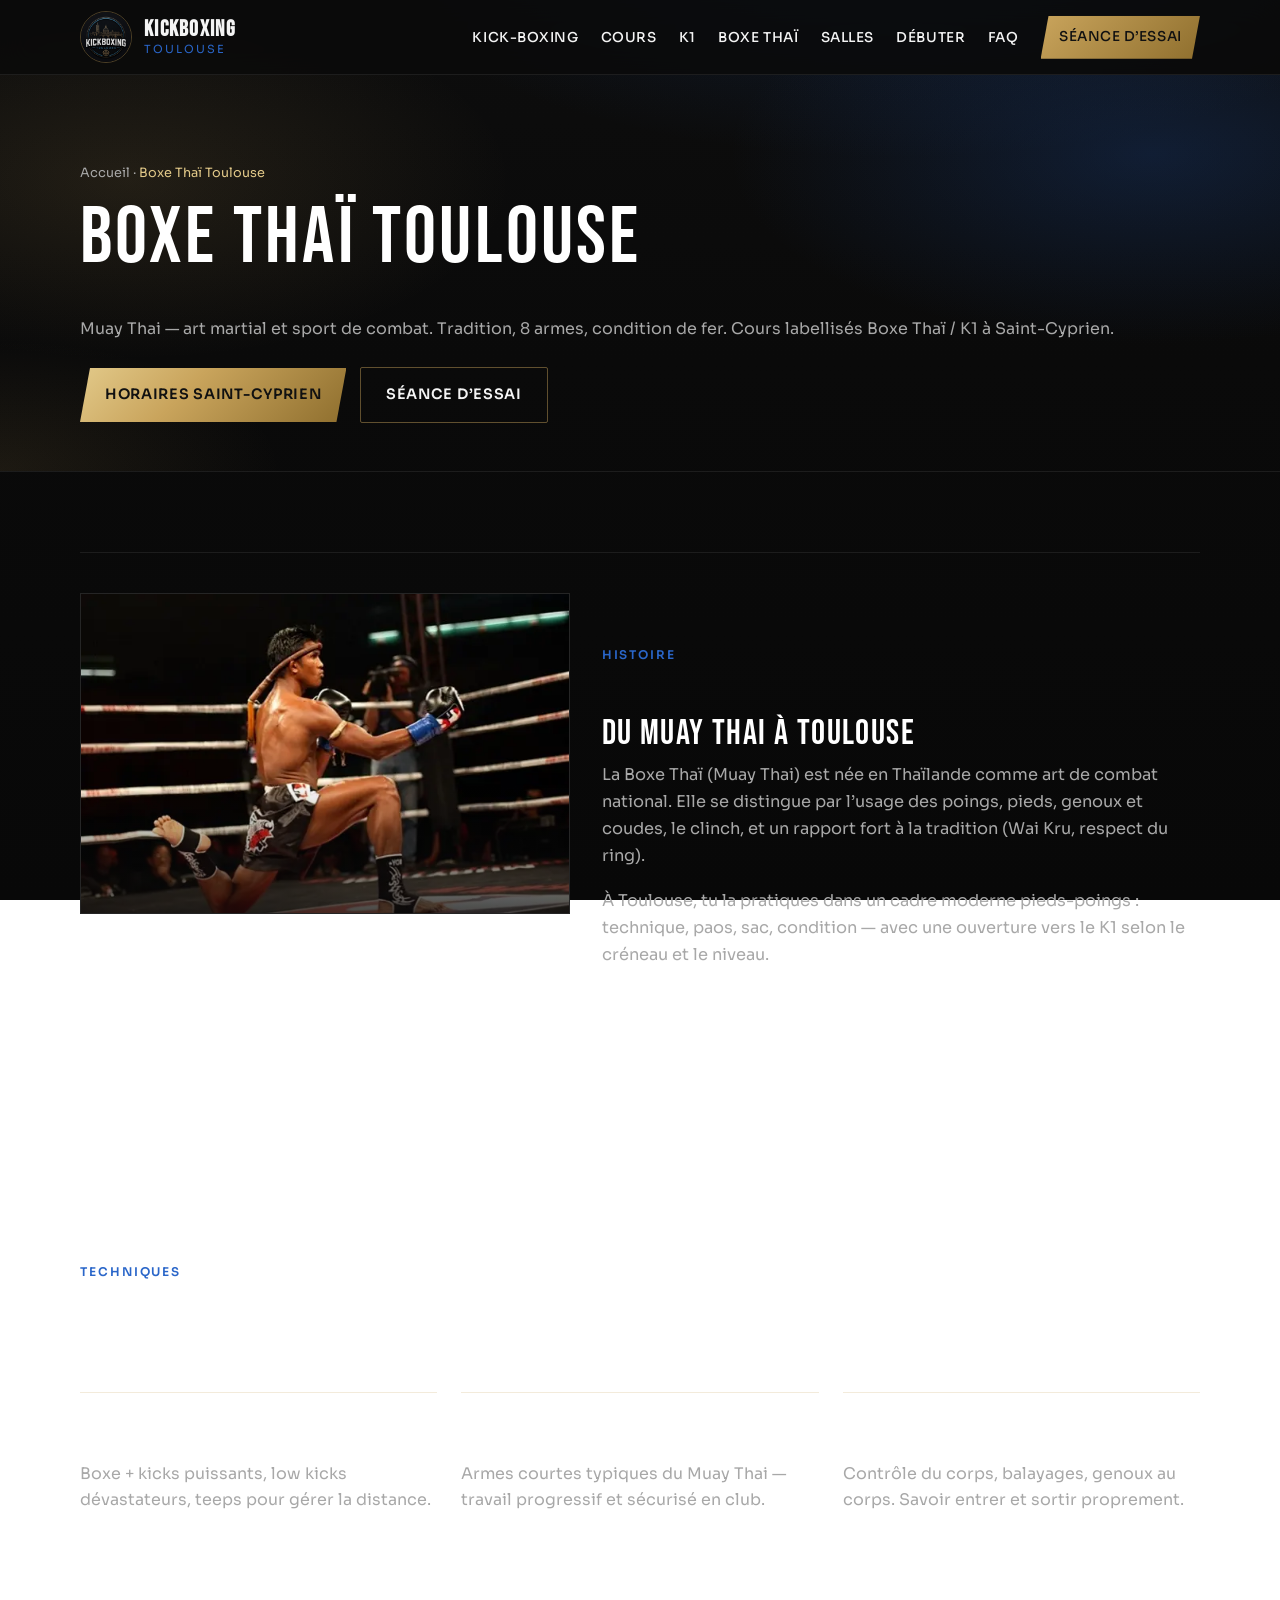
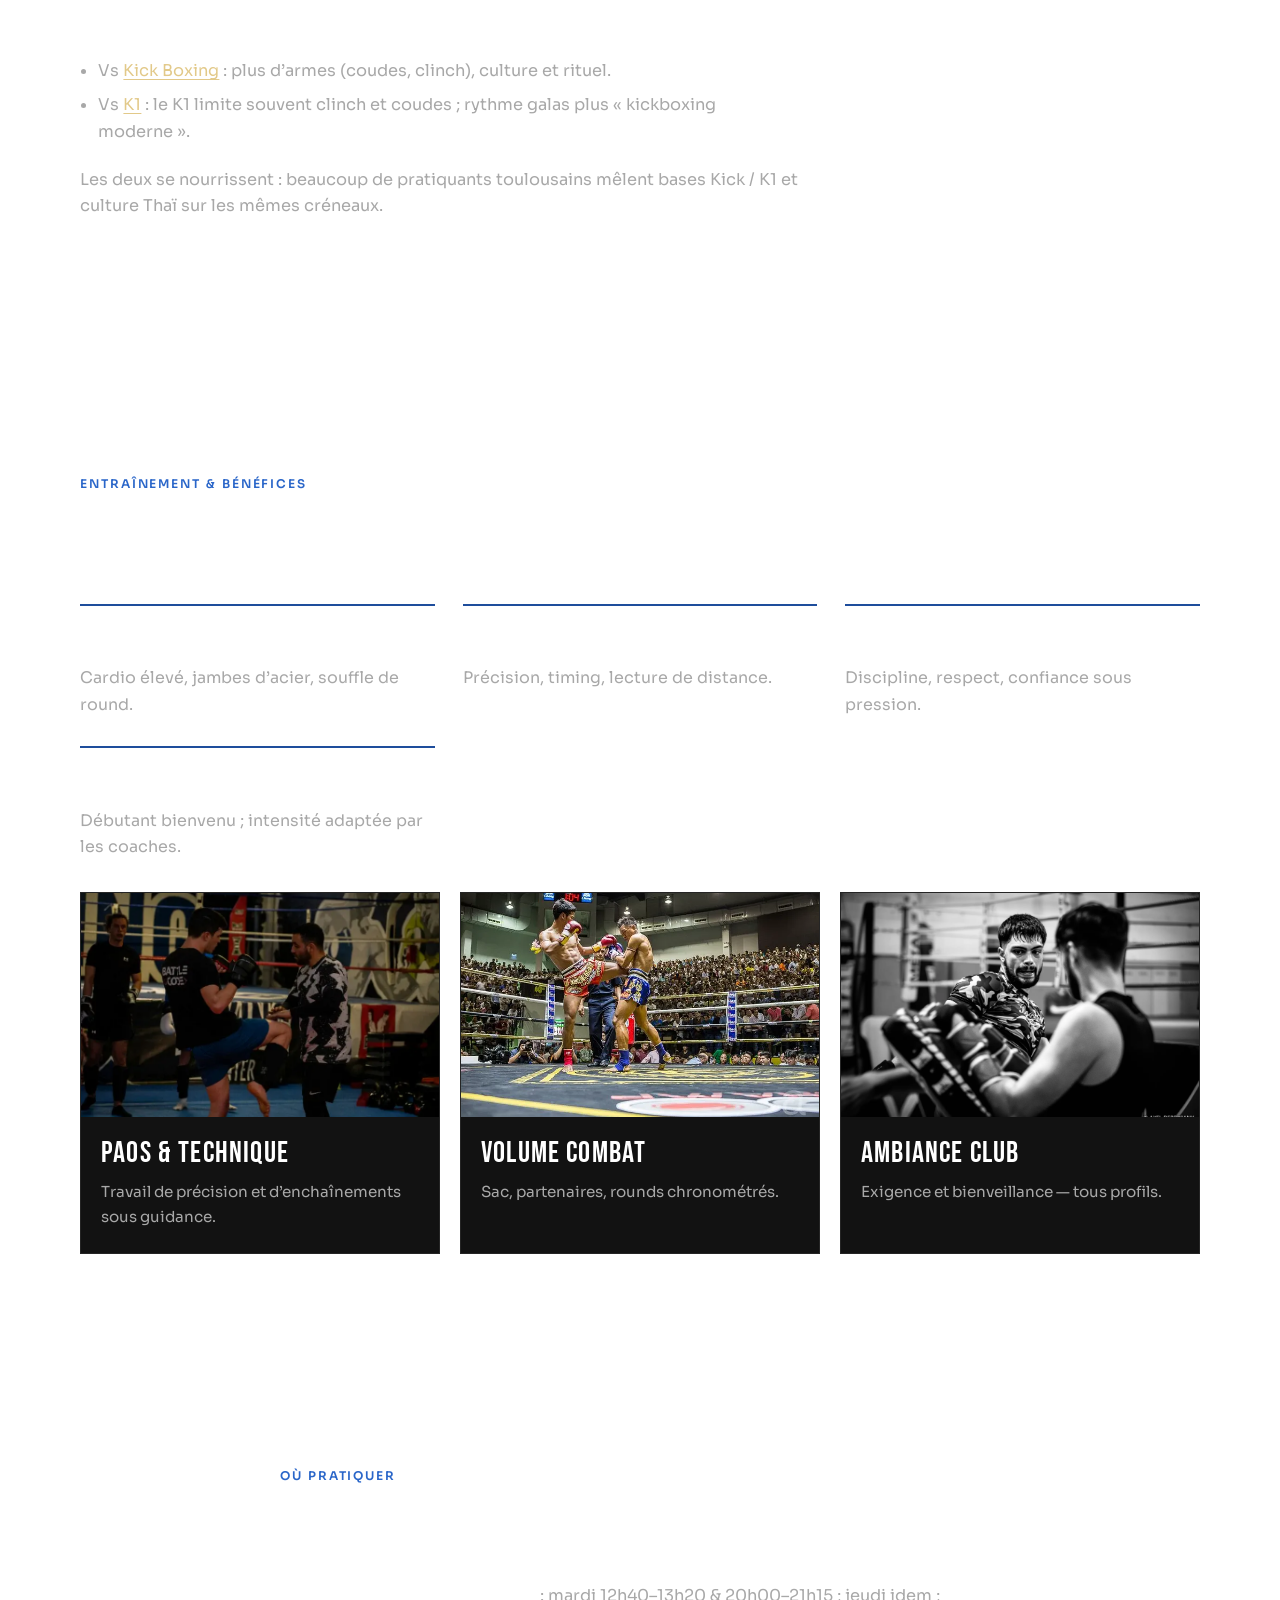
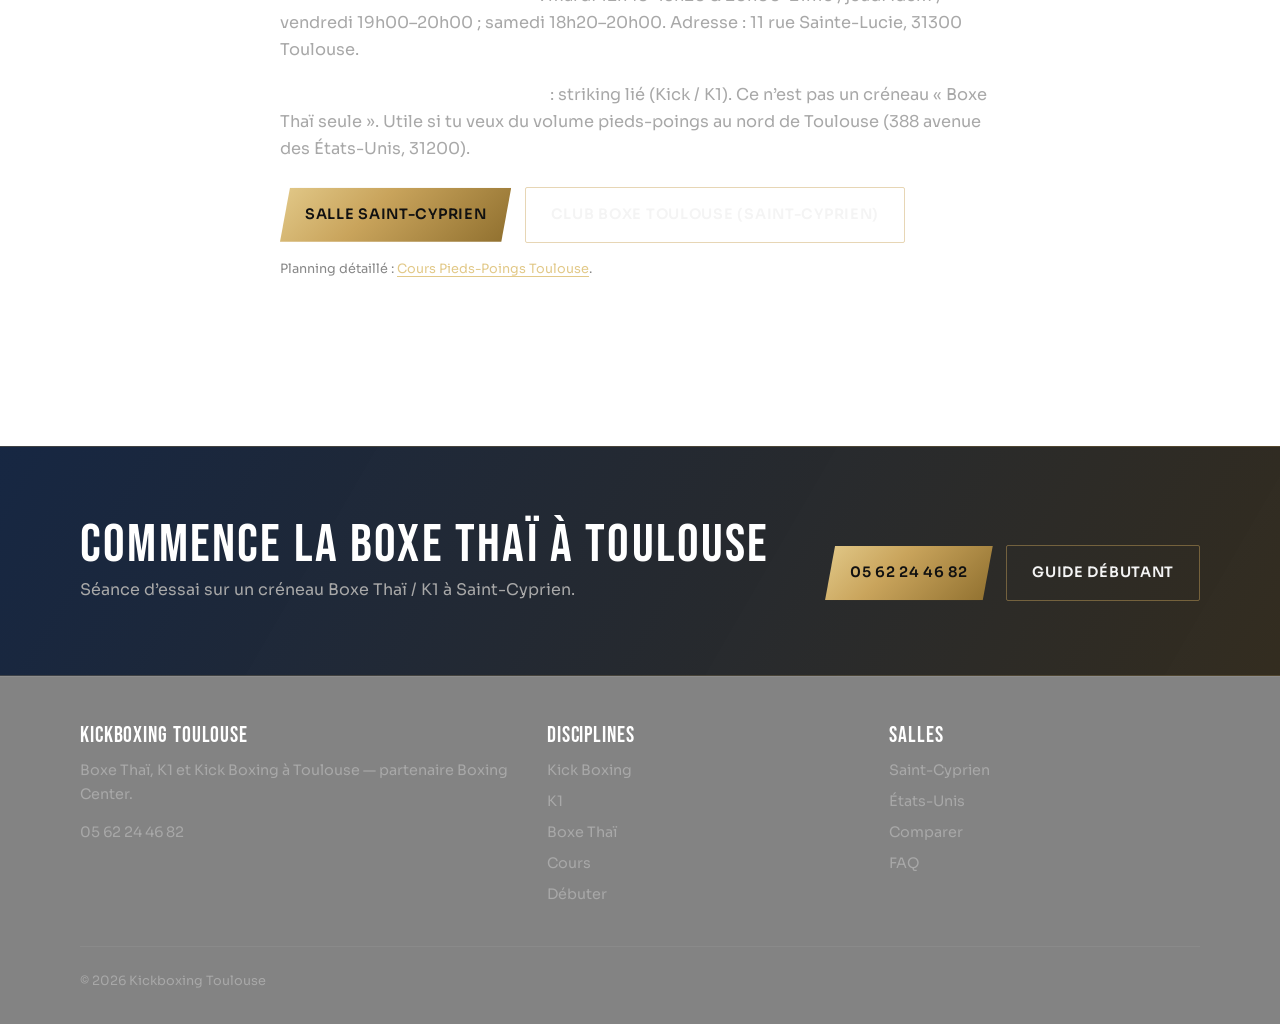
==== commit 7a074191: "Update site: partner links, hero, photos, and remove footer season line. Co-authored-by: Cursor <cur" ====
--- a/boxe-thai-toulouse.html
+++ b/boxe-thai-toulouse.html
@@ -212,8 +212,7 @@
       </div>
       <div class="footer-bottom">
         <span>© <span data-year>2026</span> Kickboxing Toulouse</span>
-        <span>Horaires saison 2026–2027 · Boxing Center</span>
-      </div>
+</div>
     </div>
   </footer>
   <script src="js/main.js"></script>
